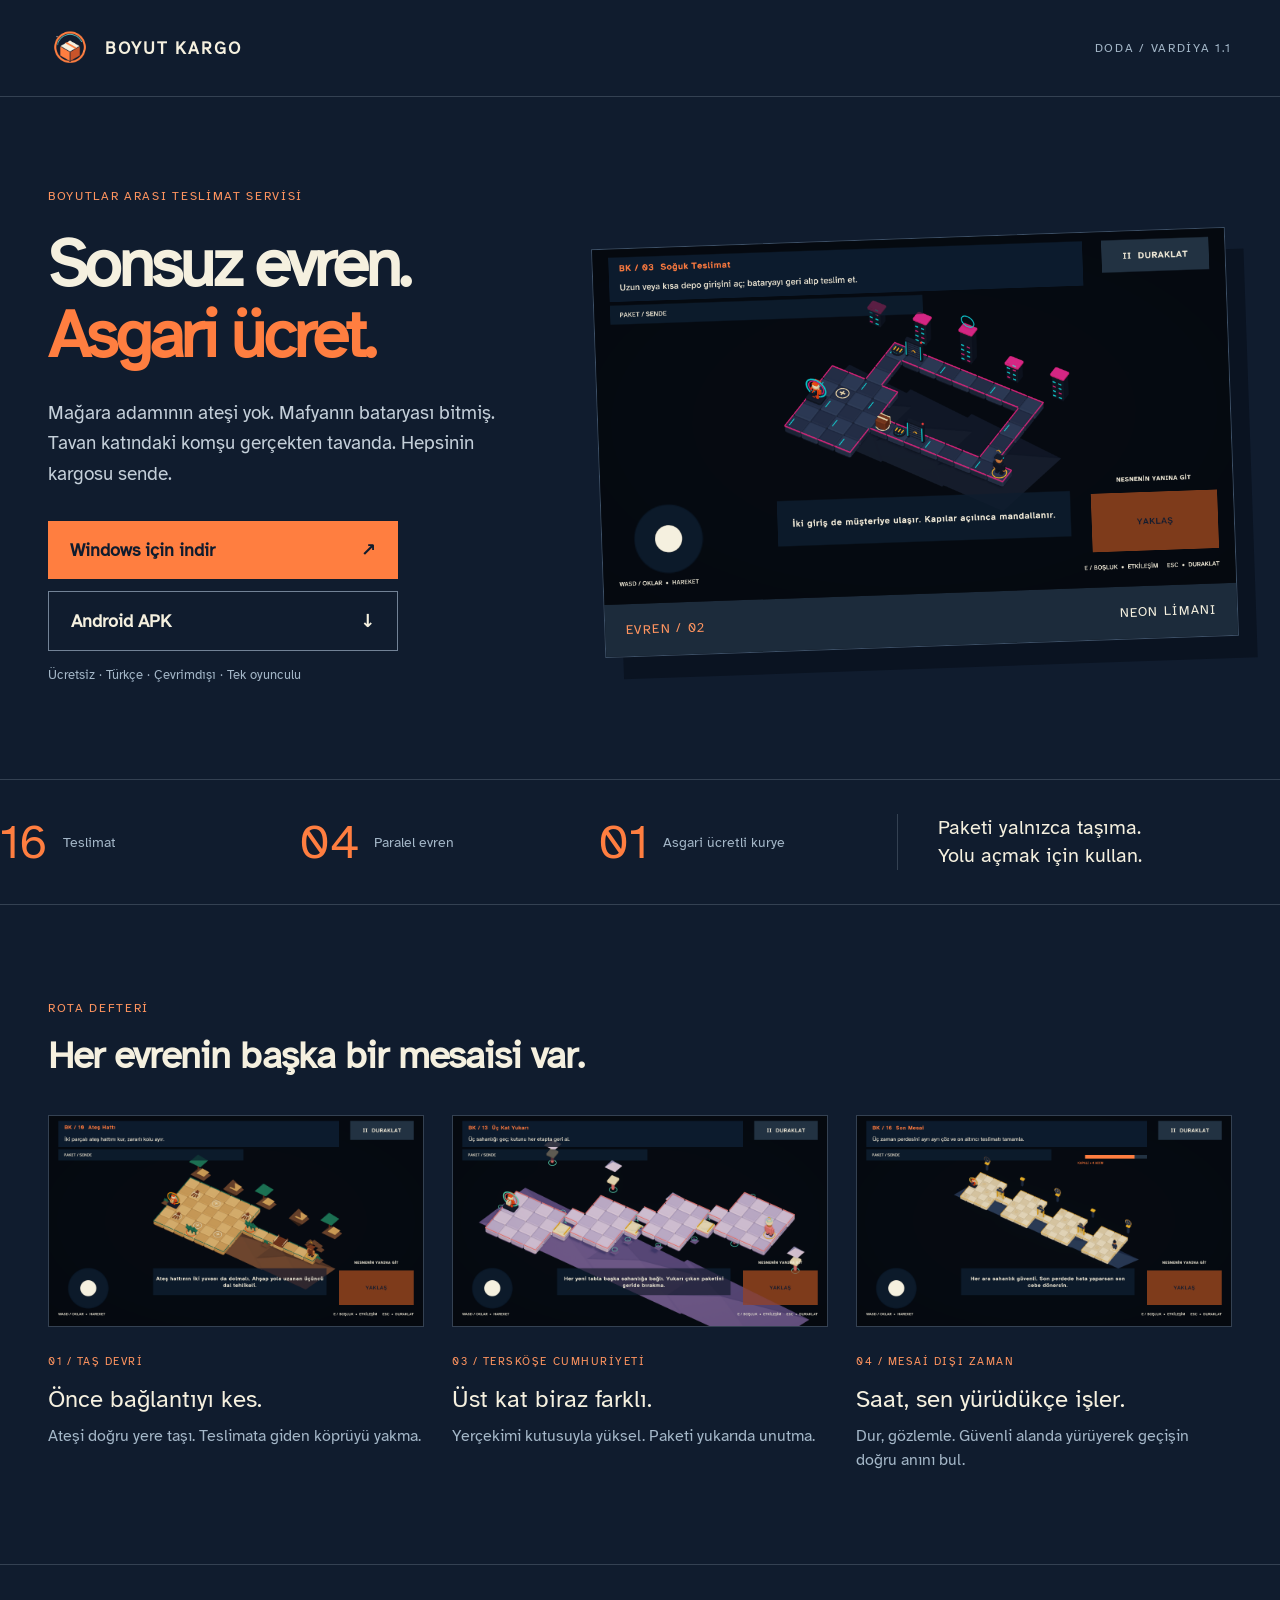
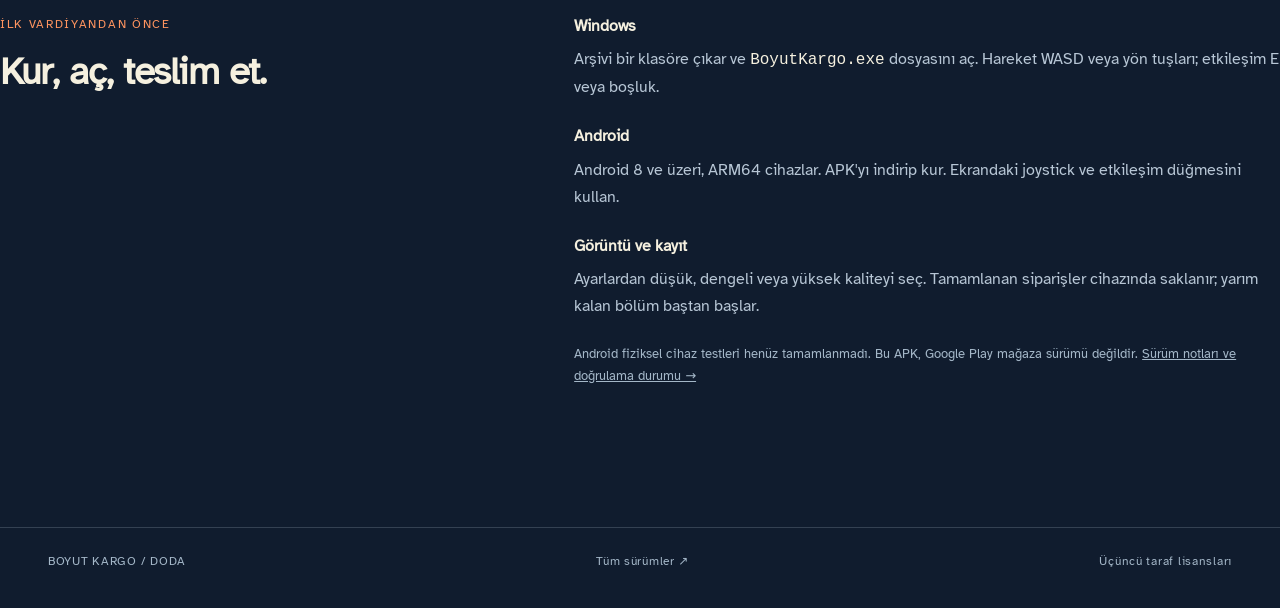
==== index.html @ a242aac4 "Publish Boyut Kargo 1.1 download site" ====
<!doctype html>
<html lang="tr"><head><meta charset="utf-8"><meta name="viewport" content="width=device-width,initial-scale=1"><meta name="theme-color" content="#101c2e"><meta name="description" content="Boyut Kargo: dört absürt evrende on altı teslimat. Türkçe, çevrimdışı bulmaca oyunu."><title>Boyut Kargo — Sonsuz evren. Asgari ücret.</title><link rel="icon" href="assets/icon.png"><link rel="stylesheet" href="style.css"></head>
<body><header class="top"><a class="brand" href="./" aria-label="Boyut Kargo ana sayfa"><img src="assets/icon.png" alt="" width="44" height="44"><span>BOYUT KARGO</span></a><span class="edition">DODA / VARDİYA 1.1</span></header>
<main><section class="hero"><div class="intro"><span class="eyebrow">BOYUTLAR ARASI TESLİMAT SERVİSİ</span><h1>Sonsuz evren.<br><em>Asgari ücret.</em></h1><p>Mağara adamının ateşi yok. Mafyanın bataryası bitmiş. Tavan katındaki komşu gerçekten tavanda. Hepsinin kargosu sende.</p><div class="downloads"><a class="primary" href="https://github.com/harunaras/boyut-kargo/releases/latest/download/BoyutKargo-Windows.zip">Windows için indir <span>↗</span></a><a class="secondary" href="https://github.com/harunaras/boyut-kargo/releases/latest/download/BoyutKargo-Android.apk">Android APK <span>↓</span></a></div><p class="small">Ücretsiz · Türkçe · Çevrimdışı · Tek oyunculu</p></div><figure class="hero-scene"><img src="assets/neon.png" alt="Neon Limanı'nda kuryenin bataryayla açtığı servis yolu"><figcaption><span>EVREN / 02</span> NEON LİMANI</figcaption></figure></section>
<section class="manifest" aria-label="Oyun kapsamı"><div><strong>16</strong><span>Teslimat</span></div><div><strong>04</strong><span>Paralel evren</span></div><div><strong>01</strong><span>Asgari ücretli kurye</span></div><p>Paketi yalnızca taşıma.<br>Yolu açmak için kullan.</p></section>
<section class="worlds" aria-labelledby="world-title"><div class="section-heading"><span class="eyebrow">ROTA DEFTERİ</span><h2 id="world-title">Her evrenin başka bir mesaisi var.</h2></div><div class="world-grid"><article><img src="assets/stone.png" alt="Taş devrindeki ahşap köprü ve sarmaşık bulmacası" loading="lazy"><span>01 / TAŞ DEVRİ</span><h3>Önce bağlantıyı kes.</h3><p>Ateşi doğru yere taşı. Teslimata giden köprüyü yakma.</p></article><article><img src="assets/gravity.png" alt="Mor adaları birbirine bağlayan yükselme tablaları" loading="lazy"><span>03 / TERSKÖŞE CUMHURİYETİ</span><h3>Üst kat biraz farklı.</h3><p>Yerçekimi kutusuyla yüksel. Paketi yukarıda unutma.</p></article><article><img src="assets/time.png" alt="Yürüdükçe açılan altın renkli zaman perdeleri" loading="lazy"><span>04 / MESAİ DIŞI ZAMAN</span><h3>Saat, sen yürüdükçe işler.</h3><p>Dur, gözlemle. Güvenli alanda yürüyerek geçişin doğru anını bul.</p></article></div></section>
<section class="play-info"><div><span class="eyebrow">İLK VARDİYANDAN ÖNCE</span><h2>Kur, aç, teslim et.</h2></div><div class="instructions"><p><b>Windows</b> Arşivi bir klasöre çıkar ve <code>BoyutKargo.exe</code> dosyasını aç. Hareket WASD veya yön tuşları; etkileşim E veya boşluk.</p><p><b>Android</b> Android 8 ve üzeri, ARM64 cihazlar. APK'yı indirip kur. Ekrandaki joystick ve etkileşim düğmesini kullan.</p><p><b>Görüntü ve kayıt</b> Ayarlardan düşük, dengeli veya yüksek kaliteyi seç. Tamamlanan siparişler cihazında saklanır; yarım kalan bölüm baştan başlar.</p><p class="small">Android fiziksel cihaz testleri henüz tamamlanmadı. Bu APK, Google Play mağaza sürümü değildir. <a href="https://github.com/harunaras/boyut-kargo/releases/latest">Sürüm notları ve doğrulama durumu →</a></p></div></section></main>
<footer><span>BOYUT KARGO / DODA</span><a href="https://github.com/harunaras/boyut-kargo/releases">Tüm sürümler ↗</a><a href="licenses.txt">Üçüncü taraf lisansları</a></footer></body></html>
---- style.css ----
@font-face{font-family:Atkinson;src:url('assets/font.ttf') format('truetype');font-display:swap}*{box-sizing:border-box}html{scroll-behavior:smooth}body{margin:0;background:#101c2e;color:#f5f0df;font-family:Atkinson,system-ui,sans-serif}a{color:inherit}a:focus-visible{outline:3px solid #63dbd9;outline-offset:6px}.top{max-width:1440px;padding:26px 48px;margin:auto;display:flex;align-items:center;justify-content:space-between;border-bottom:1px solid #344152}.brand{display:flex;align-items:center;gap:13px;letter-spacing:.12em;font-size:17px;font-weight:bold;text-decoration:none}.brand img{border-radius:10px}.edition,.eyebrow{font-size:12px;letter-spacing:.14em;color:#a4b7c8}.hero{max-width:1440px;margin:0 auto;display:grid;grid-template-columns: .9fr 1.1fr;align-items:center;gap:32px;padding:88px 48px 80px}.eyebrow{color:#ff945f}h1{font-size:clamp(48px,5.2vw,76px);line-height:1.06;letter-spacing:-.055em;margin:24px 0 28px;font-weight:700}h1 em{color:#ff7e40;font-style:normal}.intro>p{font-size:19px;line-height:1.6;max-width:480px;color:#c4cfd9}.downloads{display:flex;flex-direction:column;gap:12px;max-width:350px;margin-top:32px}.downloads a{padding:18px 22px;display:flex;justify-content:space-between;text-decoration:none;font-weight:bold;font-size:18px;transition:transform .15s,background .15s}.downloads a:hover{transform:translateY(-2px)}.primary{background:#ff7e40;color:#101c2e}.primary:hover{background:#ff9b6a}.secondary{border:1px solid #728296}.small,.intro>.small{font-size:13px;line-height:1.7;color:#a4b7c8}.hero-scene{margin:0;transform:rotate(-2deg);border:1px solid #3d5067;box-shadow:18px 22px 0 #0a1321;background:#080e17}.hero-scene img{display:block;width:100%;height:auto}.hero-scene figcaption{font-size:13px;letter-spacing:.1em;padding:18px 20px;display:flex;justify-content:space-between;background:#1c2b3b}.hero-scene figcaption span{color:#ff945f}.manifest{max-width:1344px;margin:0 auto;border-top:1px solid #344152;border-bottom:1px solid #344152;display:grid;grid-template-columns:repeat(3,1fr) 1.4fr;padding:32px 0;gap:25px;align-items:center}.manifest>div{display:flex;gap:15px;align-items:center}.manifest strong{font-size:48px;font-weight:400;color:#ff7e40}.manifest span{font-size:14px;color:#a4b7c8}.manifest p{font-size:20px;line-height:1.4;margin:0;border-left:1px solid #344152;padding-left:40px}.worlds{max-width:1440px;padding:92px 48px;margin:auto}h2{font-size:clamp(28px,3vw,42px);line-height:1.15;letter-spacing:-.025em;margin:17px 0 36px}.world-grid{display:grid;grid-template-columns:repeat(3,1fr);gap:28px}.world-grid img{width:100%;display:block;border:1px solid #344152;margin-bottom:23px}.world-grid article>span{font-size:11px;letter-spacing:.14em;color:#ff945f}h3{font-size:24px;font-weight:400;margin:14px 0 10px}.world-grid p{color:#a4b7c8;font-size:16px;line-height:1.5;margin:0}.play-info{max-width:1344px;margin:0 auto 70px;padding:48px 0;border-top:1px solid #344152;display:grid;grid-template-columns:1fr 1.4fr;gap:70px}.instructions p{font-size:16px;line-height:1.7;margin:0 0 22px;color:#b7c6d5}.instructions b{display:block;color:#f5f0df;margin-bottom:6px}.instructions .small{font-size:13px;color:#a4b7c8}code{color:#f5f0df}footer{max-width:1440px;margin:auto;padding:26px 48px 40px;border-top:1px solid #344152;font-size:12px;letter-spacing:.06em;color:#a4b7c8;display:flex;gap:32px;justify-content:space-between}footer a{text-decoration:none}@media(max-width:950px){.top{padding:20px 24px}.hero{padding:50px 24px;grid-template-columns:1fr}.hero-scene{margin:24px 0;transform:none}.intro>p{max-width:600px}.downloads{flex-direction:row;max-width:none}.downloads a{flex:1}.manifest{margin:0 24px;grid-template-columns:repeat(3,1fr)}.manifest p{grid-column:1/-1;border:0;padding:0}.worlds{padding:60px 24px}.world-grid{gap:18px}.play-info{margin:0 24px 40px;gap:30px;grid-template-columns:1fr}.play-info h2{margin-bottom:0}footer{padding:24px;flex-wrap:wrap}}@media(max-width:600px){.edition{display:none}h1{font-size:52px}.downloads{flex-direction:column}.manifest strong{font-size:36px}.manifest>div{align-items:flex-start;flex-direction:column;gap:5px}.world-grid{grid-template-columns:1fr;gap:40px}.hero-scene{box-shadow:8px 10px 0 #0a1321}.manifest p{font-size:18px}.hero{padding-top:38px}.brand{font-size:14px}.play-info{padding-top:35px}footer{gap:18px}}@media(prefers-reduced-motion:reduce){html{scroll-behavior:auto}.downloads a{transition:none}}
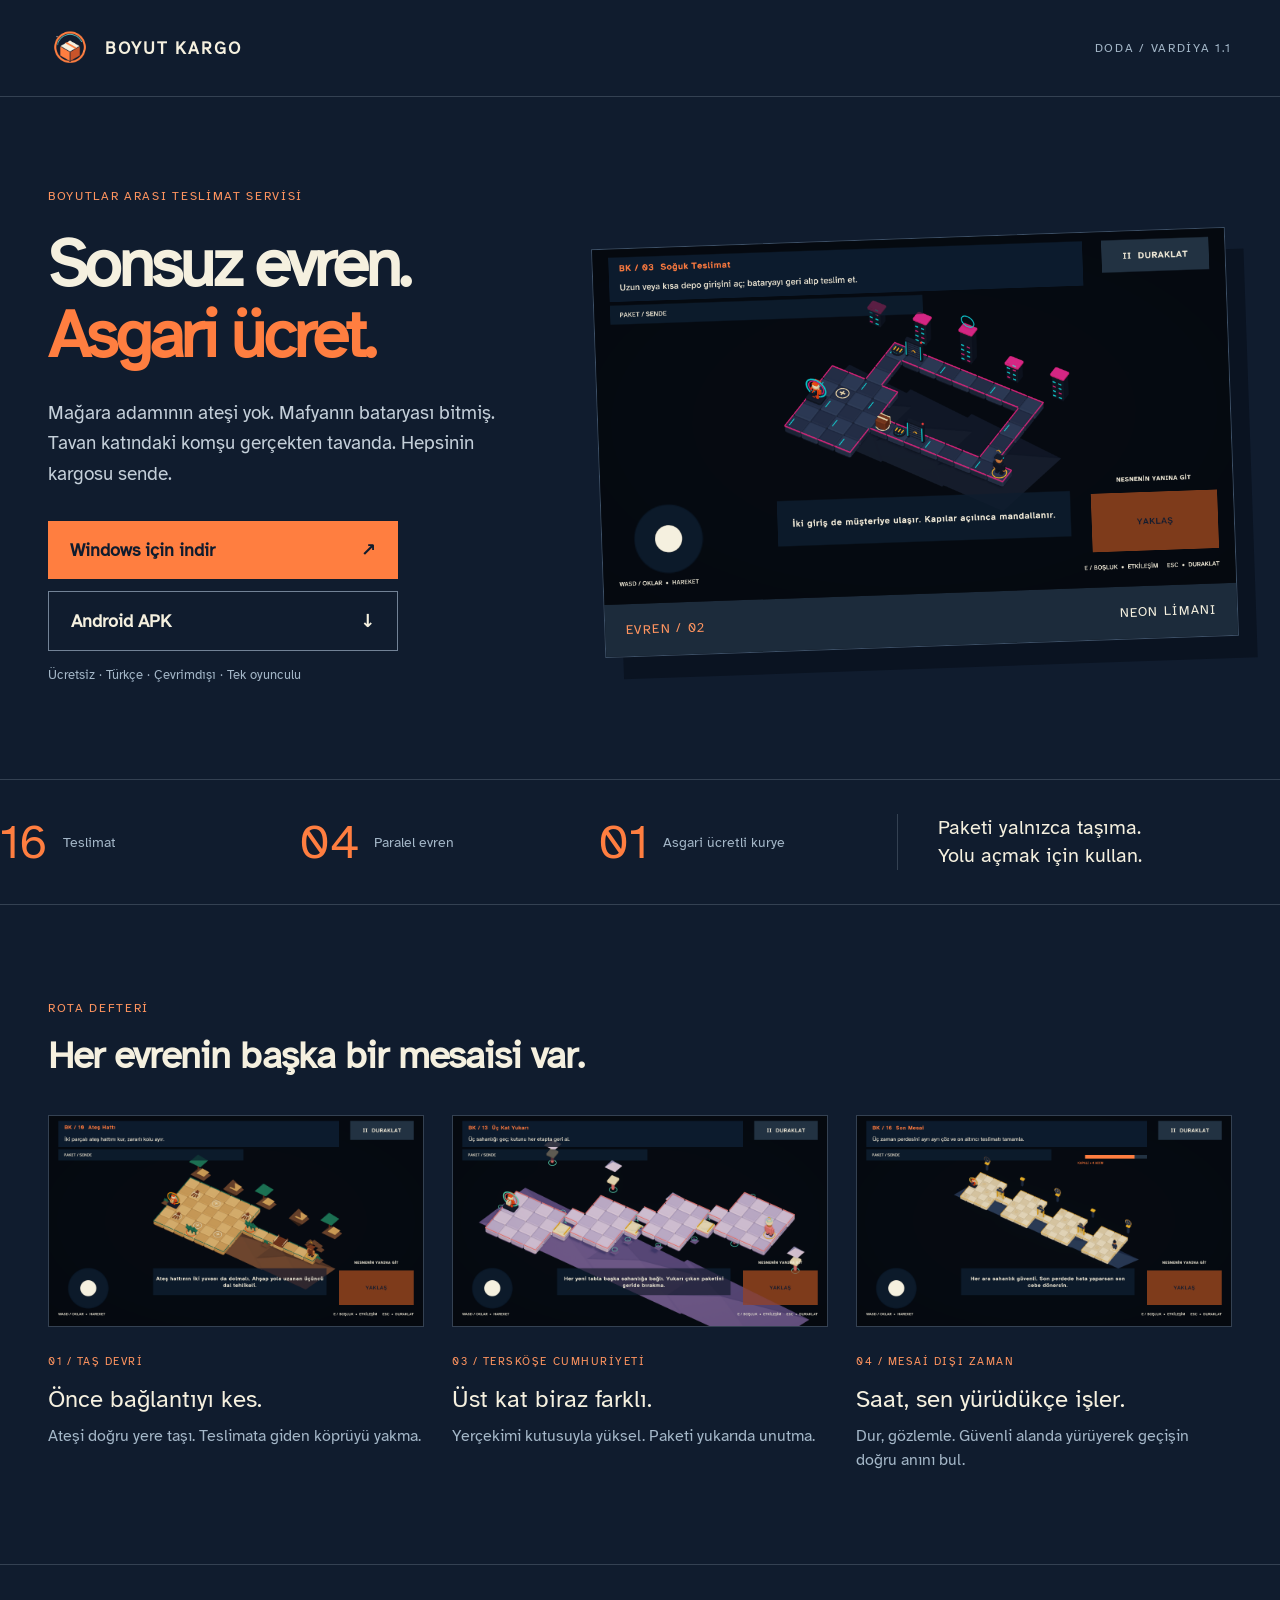
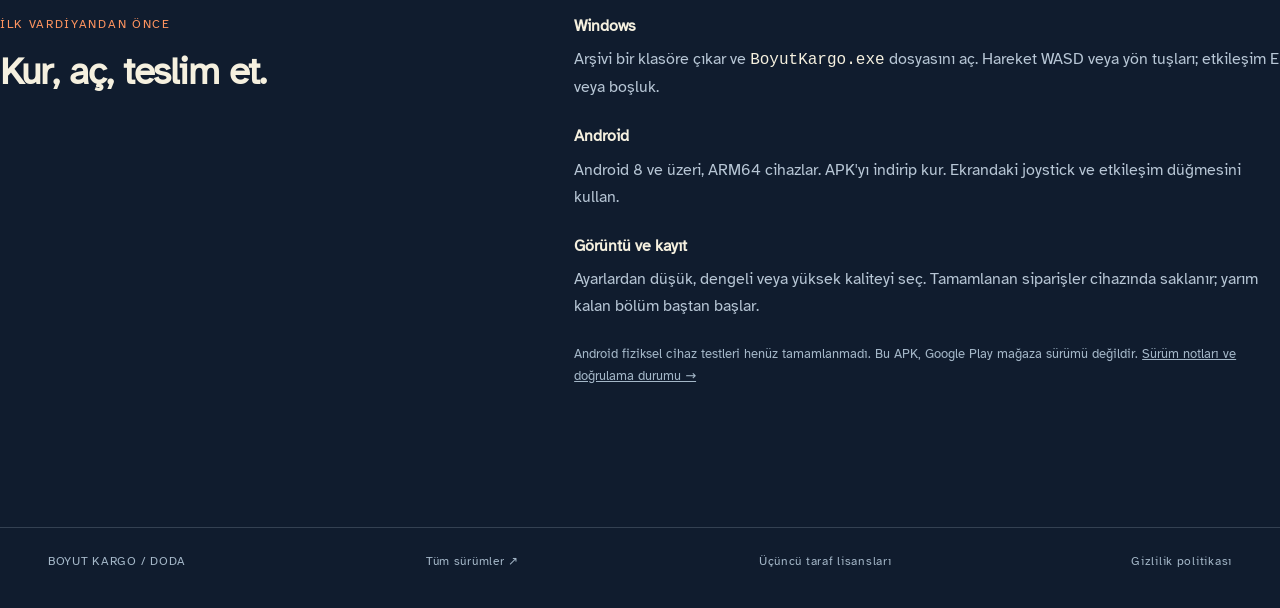
==== commit 7e5d21e3: "Publish Boyut Kargo privacy policy for Play preparation" ====
--- a/index.html
+++ b/index.html
@@ -5,5 +5,5 @@
 <section class="manifest" aria-label="Oyun kapsamı"><div><strong>16</strong><span>Teslimat</span></div><div><strong>04</strong><span>Paralel evren</span></div><div><strong>01</strong><span>Asgari ücretli kurye</span></div><p>Paketi yalnızca taşıma.<br>Yolu açmak için kullan.</p></section>
 <section class="worlds" aria-labelledby="world-title"><div class="section-heading"><span class="eyebrow">ROTA DEFTERİ</span><h2 id="world-title">Her evrenin başka bir mesaisi var.</h2></div><div class="world-grid"><article><img src="assets/stone.png" alt="Taş devrindeki ahşap köprü ve sarmaşık bulmacası" loading="lazy"><span>01 / TAŞ DEVRİ</span><h3>Önce bağlantıyı kes.</h3><p>Ateşi doğru yere taşı. Teslimata giden köprüyü yakma.</p></article><article><img src="assets/gravity.png" alt="Mor adaları birbirine bağlayan yükselme tablaları" loading="lazy"><span>03 / TERSKÖŞE CUMHURİYETİ</span><h3>Üst kat biraz farklı.</h3><p>Yerçekimi kutusuyla yüksel. Paketi yukarıda unutma.</p></article><article><img src="assets/time.png" alt="Yürüdükçe açılan altın renkli zaman perdeleri" loading="lazy"><span>04 / MESAİ DIŞI ZAMAN</span><h3>Saat, sen yürüdükçe işler.</h3><p>Dur, gözlemle. Güvenli alanda yürüyerek geçişin doğru anını bul.</p></article></div></section>
 <section class="play-info"><div><span class="eyebrow">İLK VARDİYANDAN ÖNCE</span><h2>Kur, aç, teslim et.</h2></div><div class="instructions"><p><b>Windows</b> Arşivi bir klasöre çıkar ve <code>BoyutKargo.exe</code> dosyasını aç. Hareket WASD veya yön tuşları; etkileşim E veya boşluk.</p><p><b>Android</b> Android 8 ve üzeri, ARM64 cihazlar. APK'yı indirip kur. Ekrandaki joystick ve etkileşim düğmesini kullan.</p><p><b>Görüntü ve kayıt</b> Ayarlardan düşük, dengeli veya yüksek kaliteyi seç. Tamamlanan siparişler cihazında saklanır; yarım kalan bölüm baştan başlar.</p><p class="small">Android fiziksel cihaz testleri henüz tamamlanmadı. Bu APK, Google Play mağaza sürümü değildir. <a href="https://github.com/harunaras/boyut-kargo/releases/latest">Sürüm notları ve doğrulama durumu →</a></p></div></section></main>
-<footer><span>BOYUT KARGO / DODA</span><a href="https://github.com/harunaras/boyut-kargo/releases">Tüm sürümler ↗</a><a href="licenses.txt">Üçüncü taraf lisansları</a></footer></body></html>
+<footer><span>BOYUT KARGO / DODA</span><a href="https://github.com/harunaras/boyut-kargo/releases">Tüm sürümler ↗</a><a href="licenses.txt">Üçüncü taraf lisansları</a><a href="privacy.html">Gizlilik politikası</a></footer></body></html>
 
